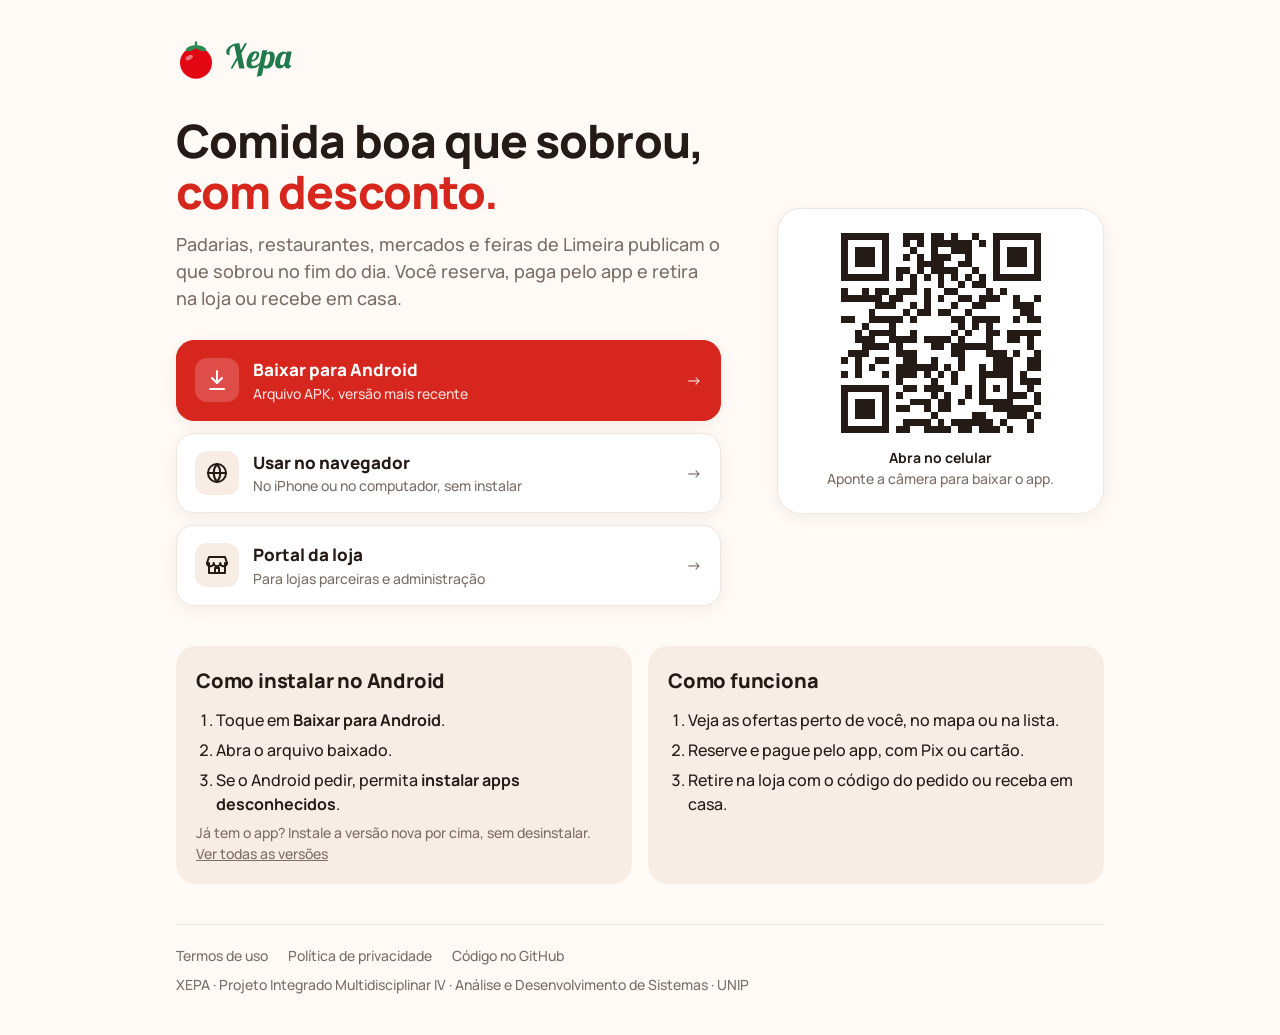
==== site/index.html @ 773fd85c "Página de entrada no GitHub Pages Um endereço só (pimbadaclub.github.io/Xepa) com os links do APK, d" ====
<!doctype html>
<html lang="pt-BR">
<head>
  <meta charset="utf-8">
  <meta name="viewport" content="width=device-width, initial-scale=1">
  <title>XEPA · comida boa que sobrou, com desconto</title>
  <meta name="description" content="Sacolas surpresa e pratos do dia das lojas de Limeira com desconto. Baixe o app para Android, use pelo navegador ou acesse o portal da loja.">
  <meta property="og:title" content="XEPA">
  <meta property="og:description" content="Comida boa que sobrou nas lojas de Limeira, com desconto. Baixe o app ou use pelo navegador.">
  <meta property="og:image" content="https://pimbadaclub.github.io/Xepa/icone.png">
  <meta name="theme-color" content="#FFFAF6">
  <link rel="icon" href="tomate.svg" type="image/svg+xml">
  <link rel="preconnect" href="https://fonts.googleapis.com">
  <link rel="preconnect" href="https://fonts.gstatic.com" crossorigin>
  <link href="https://fonts.googleapis.com/css2?family=Manrope:wght@500;600;700;800&display=swap" rel="stylesheet">
  <style>
    :root {
      --fundo: #FFFAF6;
      --bege: #F7EDE4;
      --tomate: #D7261E;
      --tomate-escuro: #B71F18;
      --tomate-claro: #FCE7E4;
      --verde: #1F7A4D;
      --verde-claro: #E5F3EA;
      --texto: #241A16;
      --texto-2: #7B6E66;
      --borda: #F0E6DF;
      --cartao: #FFFFFF;
      --sombra: 0 4px 16px rgba(60, 30, 20, .06);
    }
    * { box-sizing: border-box; }
    html { -webkit-text-size-adjust: 100%; }
    body {
      margin: 0;
      background: var(--fundo);
      color: var(--texto);
      font: 500 16px/1.5 Manrope, system-ui, -apple-system, "Segoe UI", sans-serif;
    }
    a { color: inherit; }
    .pagina { max-width: 960px; margin: 0 auto; padding: 24px 16px 40px; }

    header { display: flex; align-items: center; gap: 10px; }
    header .tomate { width: 40px; height: 40px; }
    header .nome { height: 34px; width: auto; }

    .topo { display: grid; gap: 32px; align-items: center; margin-top: 36px; }
    h1 { font-size: clamp(30px, 6vw, 46px); line-height: 1.1; letter-spacing: -.02em; margin: 0 0 14px; font-weight: 800; }
    h1 em { font-style: normal; color: var(--tomate); }
    .lead { font-size: 18px; color: var(--texto-2); margin: 0; max-width: 34em; }

    .acoes { display: grid; gap: 12px; margin-top: 28px; }
    .acao {
      display: flex; align-items: center; gap: 14px;
      padding: 16px 18px; border-radius: 18px; text-decoration: none;
      background: var(--cartao); border: 1px solid var(--borda); box-shadow: var(--sombra);
      transition: transform .12s ease, border-color .12s ease;
    }
    .acao:hover { transform: translateY(-1px); border-color: #E4D6CC; }
    .acao:focus-visible { outline: 3px solid var(--tomate); outline-offset: 2px; }
    .acao .icone {
      flex: none; width: 44px; height: 44px; border-radius: 12px;
      display: grid; place-items: center; background: var(--bege); color: var(--texto);
    }
    .acao .icone svg { width: 24px; height: 24px; }
    .acao strong { display: block; font-size: 17px; font-weight: 800; }
    .acao span.sub { display: block; font-size: 14px; color: var(--texto-2); }
    .acao .seta { margin-left: auto; color: var(--texto-2); flex: none; }
    .acao.principal { background: var(--tomate); border-color: var(--tomate); color: #fff; }
    .acao.principal:hover { background: var(--tomate-escuro); border-color: var(--tomate-escuro); }
    .acao.principal .icone { background: rgba(255,255,255,.18); color: #fff; }
    .acao.principal span.sub, .acao.principal .seta { color: rgba(255,255,255,.85); }

    .qr {
      display: none; text-align: center; padding: 24px; border-radius: 24px;
      background: var(--cartao); border: 1px solid var(--borda); box-shadow: var(--sombra);
    }
    .qr img { width: 200px; height: 200px; display: block; margin: 0 auto 14px; }
    .qr p { margin: 0; color: var(--texto-2); font-size: 14px; }
    .qr strong { color: var(--texto); }

    h2 { font-size: 20px; font-weight: 800; margin: 0 0 12px; letter-spacing: -.01em; }
    .blocos { display: grid; gap: 16px; margin-top: 40px; }
    .bloco { background: var(--bege); border-radius: 20px; padding: 20px; }
    .bloco ol { margin: 0; padding-left: 20px; }
    .bloco li { margin: 6px 0; }
    .bloco p { margin: 0; color: var(--texto-2); }
    .aviso { margin-top: 12px; font-size: 14px; color: var(--texto-2); }

    footer {
      margin-top: 40px; padding-top: 20px; border-top: 1px solid var(--borda);
      display: flex; flex-wrap: wrap; gap: 8px 20px; font-size: 14px; color: var(--texto-2);
    }
    footer a { text-decoration: none; }
    footer a:hover { text-decoration: underline; }
    footer .credito { flex-basis: 100%; }

    @media (min-width: 820px) {
      .pagina { padding-top: 40px; }
      .topo { grid-template-columns: 1.25fr .75fr; gap: 56px; }
      .qr { display: block; }
      .blocos { grid-template-columns: 1fr 1fr; }
    }
  </style>
</head>
<body>
  <div class="pagina">
    <header>
      <img class="tomate" src="tomate.svg" alt="">
      <img class="nome" src="xepa-nome.svg" alt="Xepa">
    </header>

    <main>
      <section class="topo">
        <div>
          <h1>Comida boa que sobrou, <em>com desconto.</em></h1>
          <p class="lead">Padarias, restaurantes, mercados e feiras de Limeira publicam o que sobrou no fim do dia. Você reserva, paga pelo app e retira na loja ou recebe em casa.</p>

          <nav class="acoes" aria-label="Acessar o XEPA">
            <a class="acao principal" id="apk" href="https://github.com/PIMbadaClub/Xepa/releases/latest/download/xepa-android.apk">
              <span class="icone" aria-hidden="true">
                <svg viewBox="0 0 24 24" fill="none" stroke="currentColor" stroke-width="2" stroke-linecap="round" stroke-linejoin="round"><path d="M12 3v12"/><path d="m7 10 5 5 5-5"/><path d="M5 21h14"/></svg>
              </span>
              <span><strong>Baixar para Android</strong><span class="sub">Arquivo APK, versão mais recente</span></span>
              <span class="seta" aria-hidden="true">→</span>
            </a>
            <a class="acao" id="web" href="https://stxepa12b52d.z28.web.core.windows.net">
              <span class="icone" aria-hidden="true">
                <svg viewBox="0 0 24 24" fill="none" stroke="currentColor" stroke-width="2" stroke-linecap="round" stroke-linejoin="round"><circle cx="12" cy="12" r="9"/><path d="M3 12h18"/><path d="M12 3a14 14 0 0 1 0 18a14 14 0 0 1 0-18"/></svg>
              </span>
              <span><strong>Usar no navegador</strong><span class="sub">No iPhone ou no computador, sem instalar</span></span>
              <span class="seta" aria-hidden="true">→</span>
            </a>
            <a class="acao" href="https://xepa-portal-12b52d.azurewebsites.net">
              <span class="icone" aria-hidden="true">
                <svg viewBox="0 0 24 24" fill="none" stroke="currentColor" stroke-width="2" stroke-linecap="round" stroke-linejoin="round"><path d="M4 10v10h16V10"/><path d="M2 10 4 4h16l2 6"/><path d="M2 10a3.3 3.3 0 0 0 6.7 0a3.3 3.3 0 0 0 6.6 0a3.3 3.3 0 0 0 6.7 0"/><path d="M10 20v-5h4v5"/></svg>
              </span>
              <span><strong>Portal da loja</strong><span class="sub">Para lojas parceiras e administração</span></span>
              <span class="seta" aria-hidden="true">→</span>
            </a>
          </nav>
        </div>

        <aside class="qr" aria-label="Abrir no celular">
          <!-- QR code desta página, gerado com segno -->
          <img src="qr.svg" alt="QR code para abrir esta página no celular">
          <p><strong>Abra no celular</strong><br>Aponte a câmera para baixar o app.</p>
        </aside>
      </section>

      <section class="blocos">
        <div class="bloco">
          <h2>Como instalar no Android</h2>
          <ol>
            <li>Toque em <strong>Baixar para Android</strong>.</li>
            <li>Abra o arquivo baixado.</li>
            <li>Se o Android pedir, permita <strong>instalar apps desconhecidos</strong>.</li>
          </ol>
          <p class="aviso">Já tem o app? Instale a versão nova por cima, sem desinstalar. <a href="https://github.com/PIMbadaClub/Xepa/releases">Ver todas as versões</a></p>
        </div>
        <div class="bloco">
          <h2>Como funciona</h2>
          <ol>
            <li>Veja as ofertas perto de você, no mapa ou na lista.</li>
            <li>Reserve e pague pelo app, com Pix ou cartão.</li>
            <li>Retire na loja com o código do pedido ou receba em casa.</li>
          </ol>
        </div>
      </section>
    </main>

    <footer>
      <a href="https://xepa-portal-12b52d.azurewebsites.net/termos">Termos de uso</a>
      <a href="https://xepa-portal-12b52d.azurewebsites.net/privacidade">Política de privacidade</a>
      <a href="https://github.com/PIMbadaClub/Xepa">Código no GitHub</a>
      <span class="credito">XEPA · Projeto Integrado Multidisciplinar IV · Análise e Desenvolvimento de Sistemas · UNIP</span>
    </footer>
  </div>

  <script>
    // No iPhone não há APK: o navegador vira a opção principal.
    if (/iPhone|iPad|iPod/i.test(navigator.userAgent)) {
      const apk = document.getElementById('apk');
      const web = document.getElementById('web');
      apk.classList.remove('principal');
      web.classList.add('principal');
      apk.parentNode.insertBefore(web, apk);
    }
  </script>
</body>
</html>
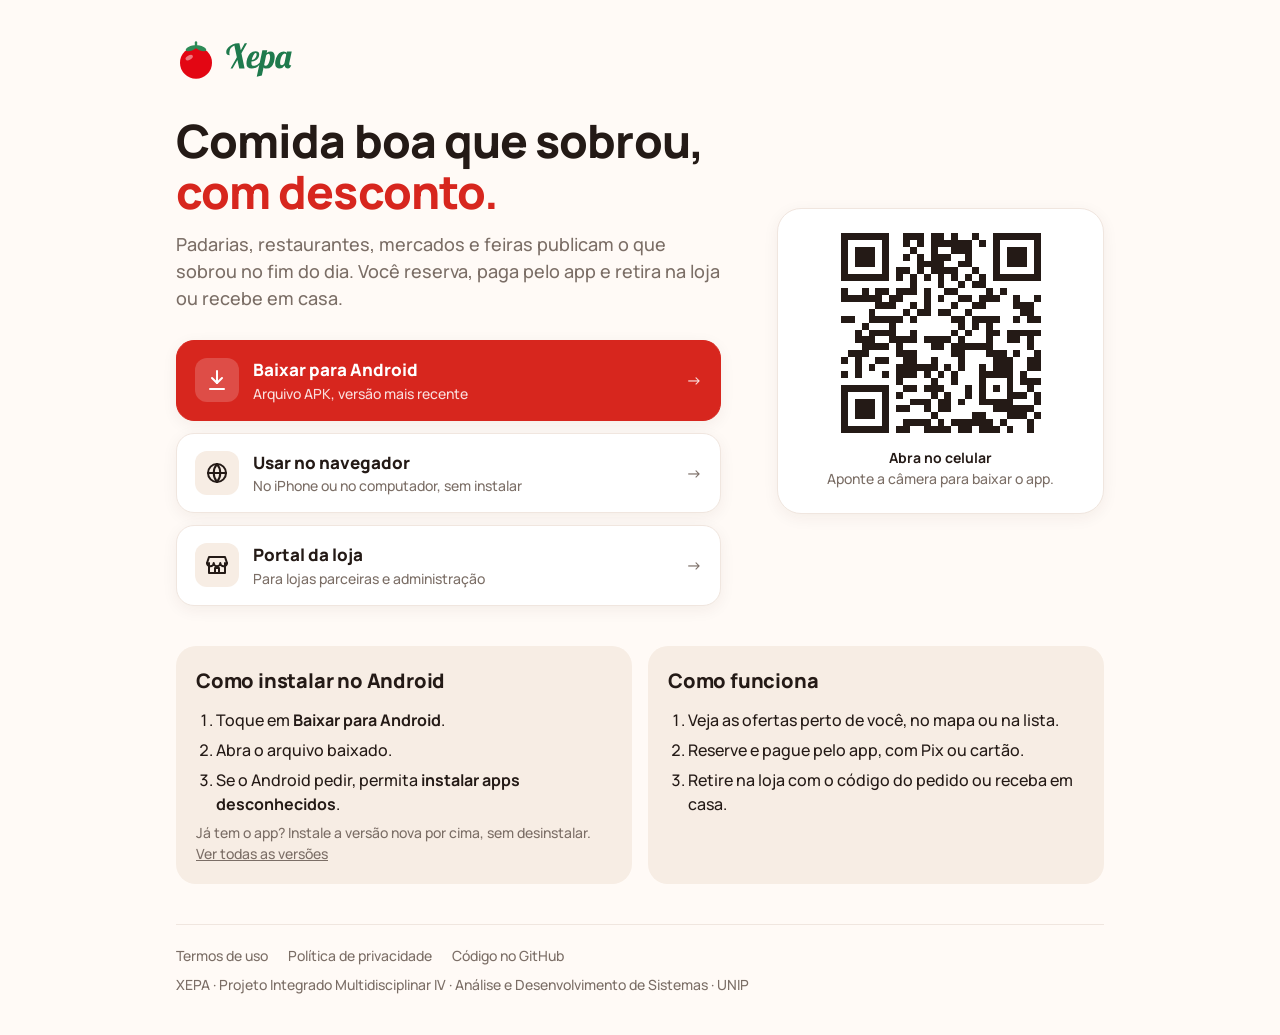
==== commit 0040b1a6: "Página de entrada sem menção à cidade" ====
--- a/site/index.html
+++ b/site/index.html
@@ -4,9 +4,9 @@
   <meta charset="utf-8">
   <meta name="viewport" content="width=device-width, initial-scale=1">
   <title>XEPA · comida boa que sobrou, com desconto</title>
-  <meta name="description" content="Sacolas surpresa e pratos do dia das lojas de Limeira com desconto. Baixe o app para Android, use pelo navegador ou acesse o portal da loja.">
+  <meta name="description" content="Sacolas surpresa e pratos do dia das lojas com desconto. Baixe o app para Android, use pelo navegador ou acesse o portal da loja.">
   <meta property="og:title" content="XEPA">
-  <meta property="og:description" content="Comida boa que sobrou nas lojas de Limeira, com desconto. Baixe o app ou use pelo navegador.">
+  <meta property="og:description" content="Comida boa que sobrou nas lojas, com desconto. Baixe o app ou use pelo navegador.">
   <meta property="og:image" content="https://pimbadaclub.github.io/Xepa/icone.png">
   <meta name="theme-color" content="#FFFAF6">
   <link rel="icon" href="tomate.svg" type="image/svg+xml">
@@ -113,7 +113,7 @@
       <section class="topo">
         <div>
           <h1>Comida boa que sobrou, <em>com desconto.</em></h1>
-          <p class="lead">Padarias, restaurantes, mercados e feiras de Limeira publicam o que sobrou no fim do dia. Você reserva, paga pelo app e retira na loja ou recebe em casa.</p>
+          <p class="lead">Padarias, restaurantes, mercados e feiras publicam o que sobrou no fim do dia. Você reserva, paga pelo app e retira na loja ou recebe em casa.</p>
 
           <nav class="acoes" aria-label="Acessar o XEPA">
             <a class="acao principal" id="apk" href="https://github.com/PIMbadaClub/Xepa/releases/latest/download/xepa-android.apk">
